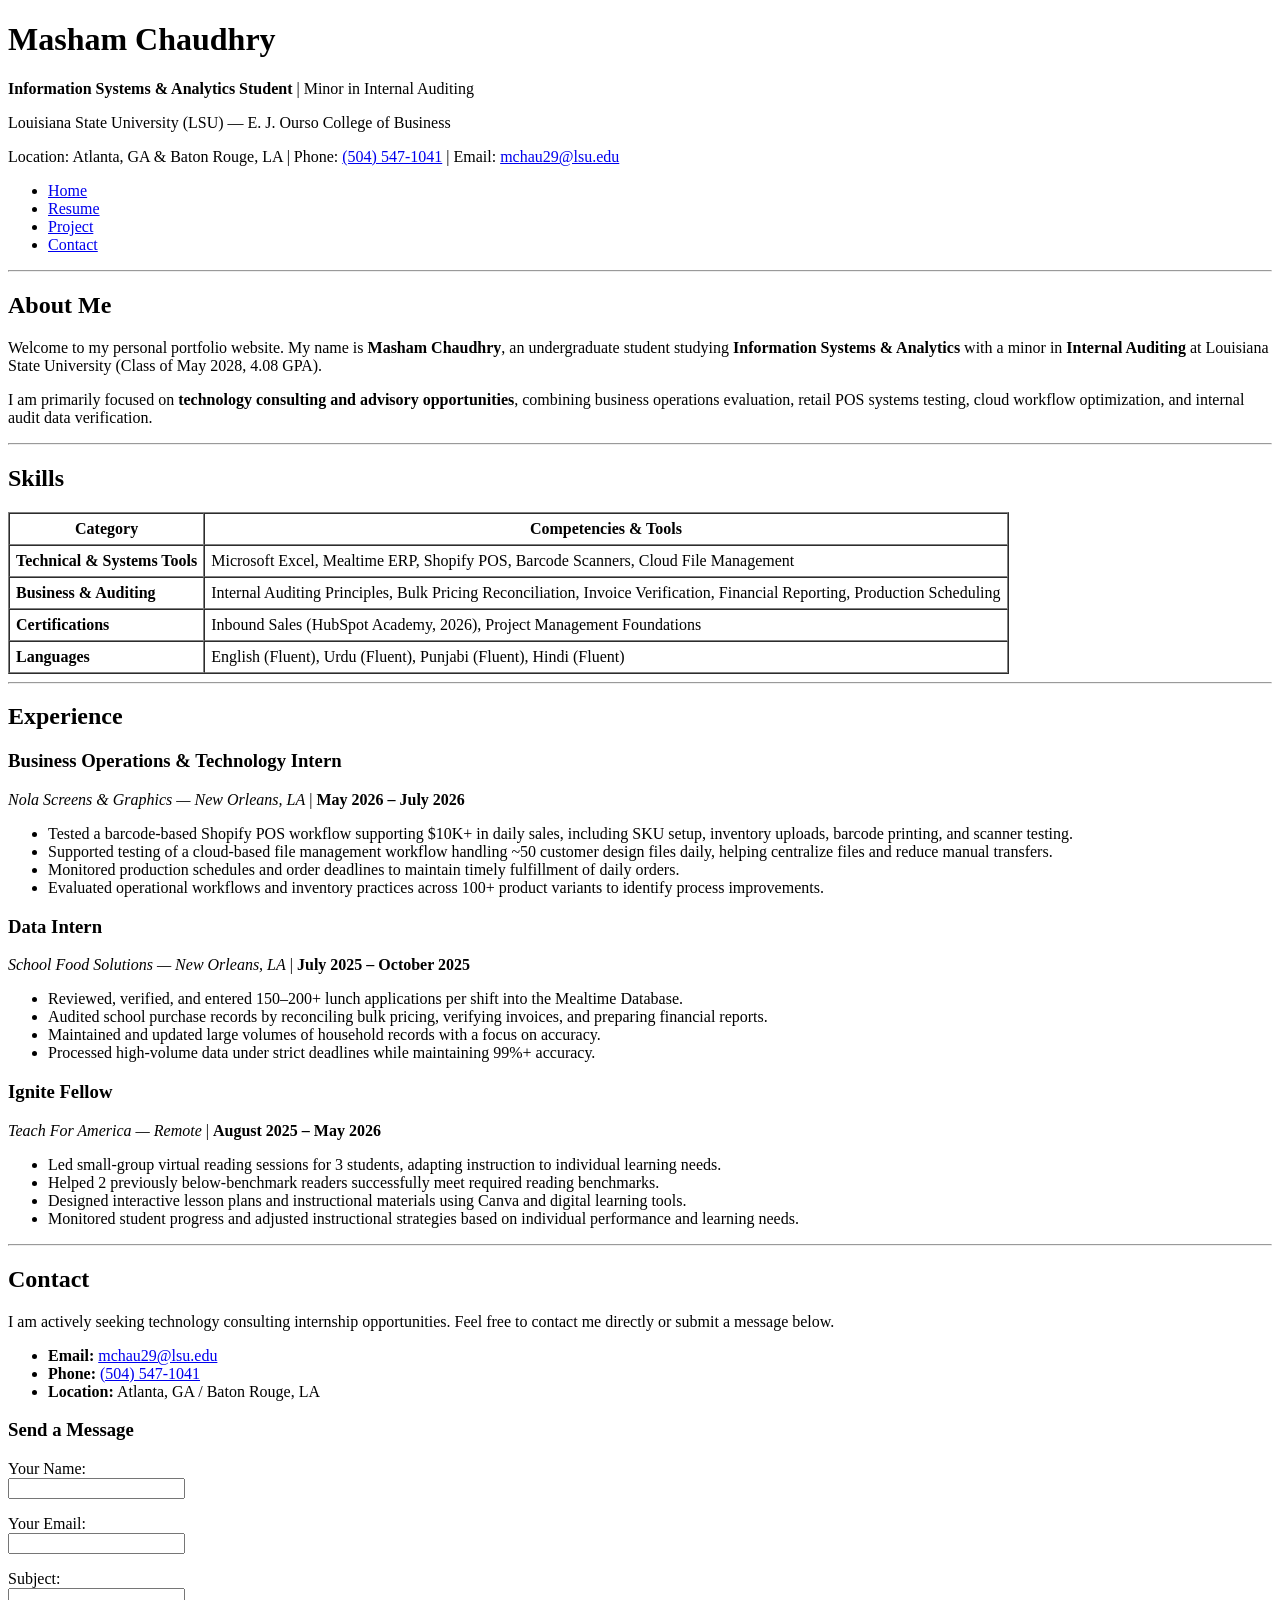
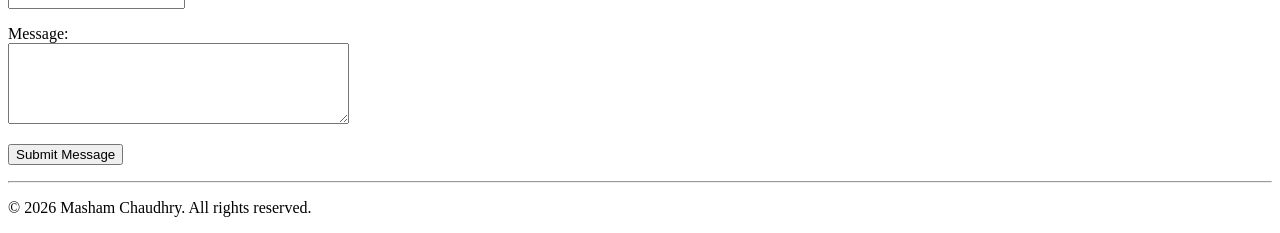
==== index.html @ d4826330 "Initial website" ====
<!DOCTYPE html>
<html lang="en">
<head>
  <meta charset="UTF-8">
  <meta name="viewport" content="width=device-width, initial-scale=1.0">
  <title>Masham Chaudhry - Home</title>
</head>
<body>

  <!-- Hero Section -->
  <header>
    <h1>Masham Chaudhry</h1>
    <p><strong>Information Systems &amp; Analytics Student</strong> | Minor in Internal Auditing</p>
    <p>Louisiana State University (LSU) — E. J. Ourso College of Business</p>
    <p>
      Location: Atlanta, GA &amp; Baton Rouge, LA | 
      Phone: <a href="tel:5045471041">(504) 547-1041</a> | 
      Email: <a href="mailto:mchau29@lsu.edu">mchau29@lsu.edu</a>
    </p>

    <!-- Navigation Links -->
    <nav>
      <ul>
        <li><a href="index.html">Home</a></li>
        <li><a href="resume.html">Resume</a></li>
        <li><a href="project.html">Project</a></li>
        <li><a href="#contact">Contact</a></li>
      </ul>
    </nav>
  </header>

  <hr>

  <main>

    <!-- About Me Section -->
    <section id="about">
      <h2>About Me</h2>
      <p>
        Welcome to my personal portfolio website. My name is <strong>Masham Chaudhry</strong>, an undergraduate student studying <strong>Information Systems &amp; Analytics</strong> with a minor in <strong>Internal Auditing</strong> at Louisiana State University (Class of May 2028, 4.08 GPA).
      </p>
      <p>
        I am primarily focused on <strong>technology consulting and advisory opportunities</strong>, combining business operations evaluation, retail POS systems testing, cloud workflow optimization, and internal audit data verification.
      </p>
    </section>

    <hr>

    <!-- Skills Section -->
    <section id="skills">
      <h2>Skills</h2>
      <table border="1" cellpadding="6" cellspacing="0">
        <thead>
          <tr>
            <th>Category</th>
            <th>Competencies &amp; Tools</th>
          </tr>
        </thead>
        <tbody>
          <tr>
            <td><strong>Technical &amp; Systems Tools</strong></td>
            <td>Microsoft Excel, Mealtime ERP, Shopify POS, Barcode Scanners, Cloud File Management</td>
          </tr>
          <tr>
            <td><strong>Business &amp; Auditing</strong></td>
            <td>Internal Auditing Principles, Bulk Pricing Reconciliation, Invoice Verification, Financial Reporting, Production Scheduling</td>
          </tr>
          <tr>
            <td><strong>Certifications</strong></td>
            <td>Inbound Sales (HubSpot Academy, 2026), Project Management Foundations</td>
          </tr>
          <tr>
            <td><strong>Languages</strong></td>
            <td>English (Fluent), Urdu (Fluent), Punjabi (Fluent), Hindi (Fluent)</td>
          </tr>
        </tbody>
      </table>
    </section>

    <hr>

    <!-- Experience Section -->
    <section id="experience">
      <h2>Experience</h2>

      <article>
        <h3>Business Operations &amp; Technology Intern</h3>
        <p><em>Nola Screens &amp; Graphics — New Orleans, LA</em> | <strong>May 2026 – July 2026</strong></p>
        <ul>
          <li>Tested a barcode-based Shopify POS workflow supporting $10K+ in daily sales, including SKU setup, inventory uploads, barcode printing, and scanner testing.</li>
          <li>Supported testing of a cloud-based file management workflow handling ~50 customer design files daily, helping centralize files and reduce manual transfers.</li>
          <li>Monitored production schedules and order deadlines to maintain timely fulfillment of daily orders.</li>
          <li>Evaluated operational workflows and inventory practices across 100+ product variants to identify process improvements.</li>
        </ul>
      </article>

      <article>
        <h3>Data Intern</h3>
        <p><em>School Food Solutions — New Orleans, LA</em> | <strong>July 2025 – October 2025</strong></p>
        <ul>
          <li>Reviewed, verified, and entered 150–200+ lunch applications per shift into the Mealtime Database.</li>
          <li>Audited school purchase records by reconciling bulk pricing, verifying invoices, and preparing financial reports.</li>
          <li>Maintained and updated large volumes of household records with a focus on accuracy.</li>
          <li>Processed high-volume data under strict deadlines while maintaining 99%+ accuracy.</li>
        </ul>
      </article>

      <article>
        <h3>Ignite Fellow</h3>
        <p><em>Teach For America — Remote</em> | <strong>August 2025 – May 2026</strong></p>
        <ul>
          <li>Led small-group virtual reading sessions for 3 students, adapting instruction to individual learning needs.</li>
          <li>Helped 2 previously below-benchmark readers successfully meet required reading benchmarks.</li>
          <li>Designed interactive lesson plans and instructional materials using Canva and digital learning tools.</li>
          <li>Monitored student progress and adjusted instructional strategies based on individual performance and learning needs.</li>
        </ul>
      </article>
    </section>

    <hr>

    <!-- Contact Section -->
    <section id="contact">
      <h2>Contact</h2>
      <p>I am actively seeking technology consulting internship opportunities. Feel free to contact me directly or submit a message below.</p>
      
      <ul>
        <li><strong>Email:</strong> <a href="mailto:mchau29@lsu.edu">mchau29@lsu.edu</a></li>
        <li><strong>Phone:</strong> <a href="tel:5045471041">(504) 547-1041</a></li>
        <li><strong>Location:</strong> Atlanta, GA / Baton Rouge, LA</li>
      </ul>

      <h3>Send a Message</h3>
      <form action="#" method="post">
        <p>
          <label for="fullName">Your Name:</label><br>
          <input type="text" id="fullName" name="fullName" required>
        </p>
        <p>
          <label for="emailAddress">Your Email:</label><br>
          <input type="email" id="emailAddress" name="emailAddress" required>
        </p>
        <p>
          <label for="subject">Subject:</label><br>
          <input type="text" id="subject" name="subject" required>
        </p>
        <p>
          <label for="message">Message:</label><br>
          <textarea id="message" name="message" rows="5" cols="40" required></textarea>
        </p>
        <p>
          <button type="submit">Submit Message</button>
        </p>
      </form>
    </section>

  </main>

  <hr>

  <!-- Footer -->
  <footer>
    <p>&copy; 2026 Masham Chaudhry. All rights reserved.</p>
  </footer>

</body>
</html>
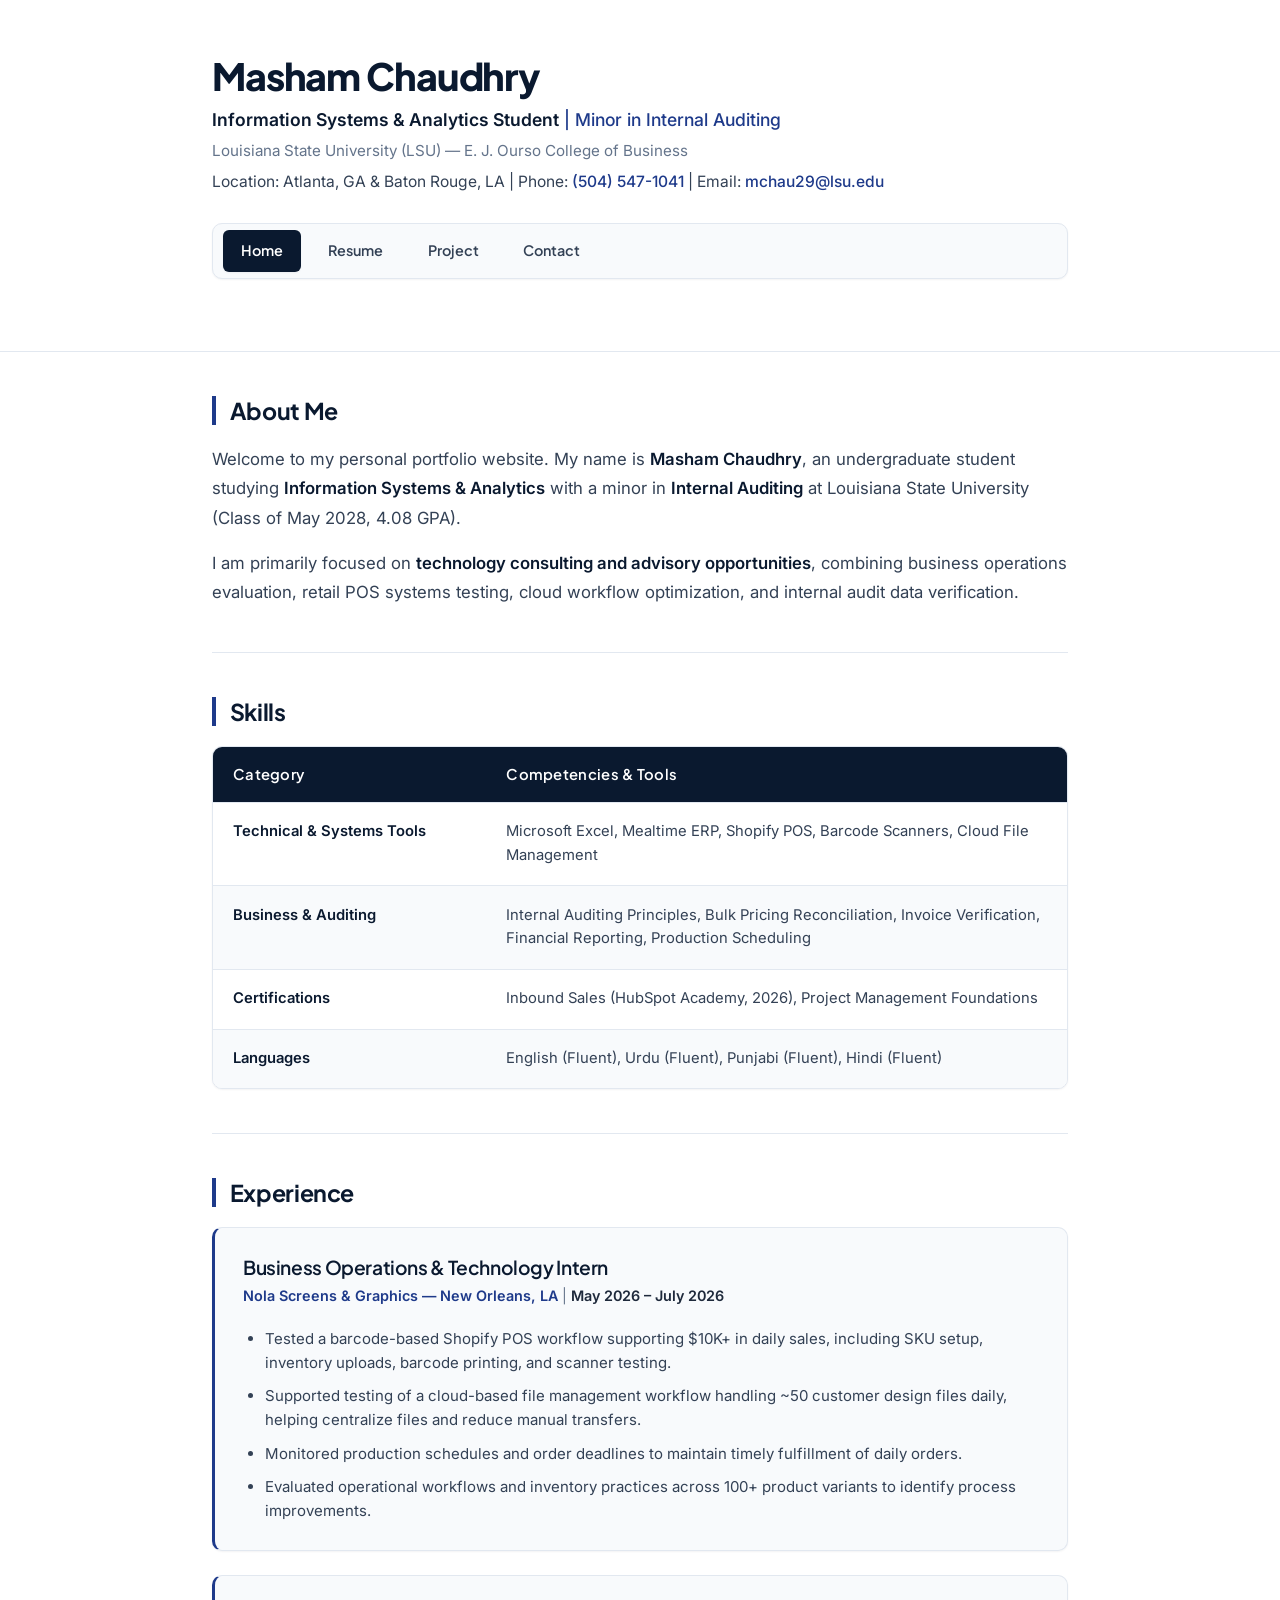
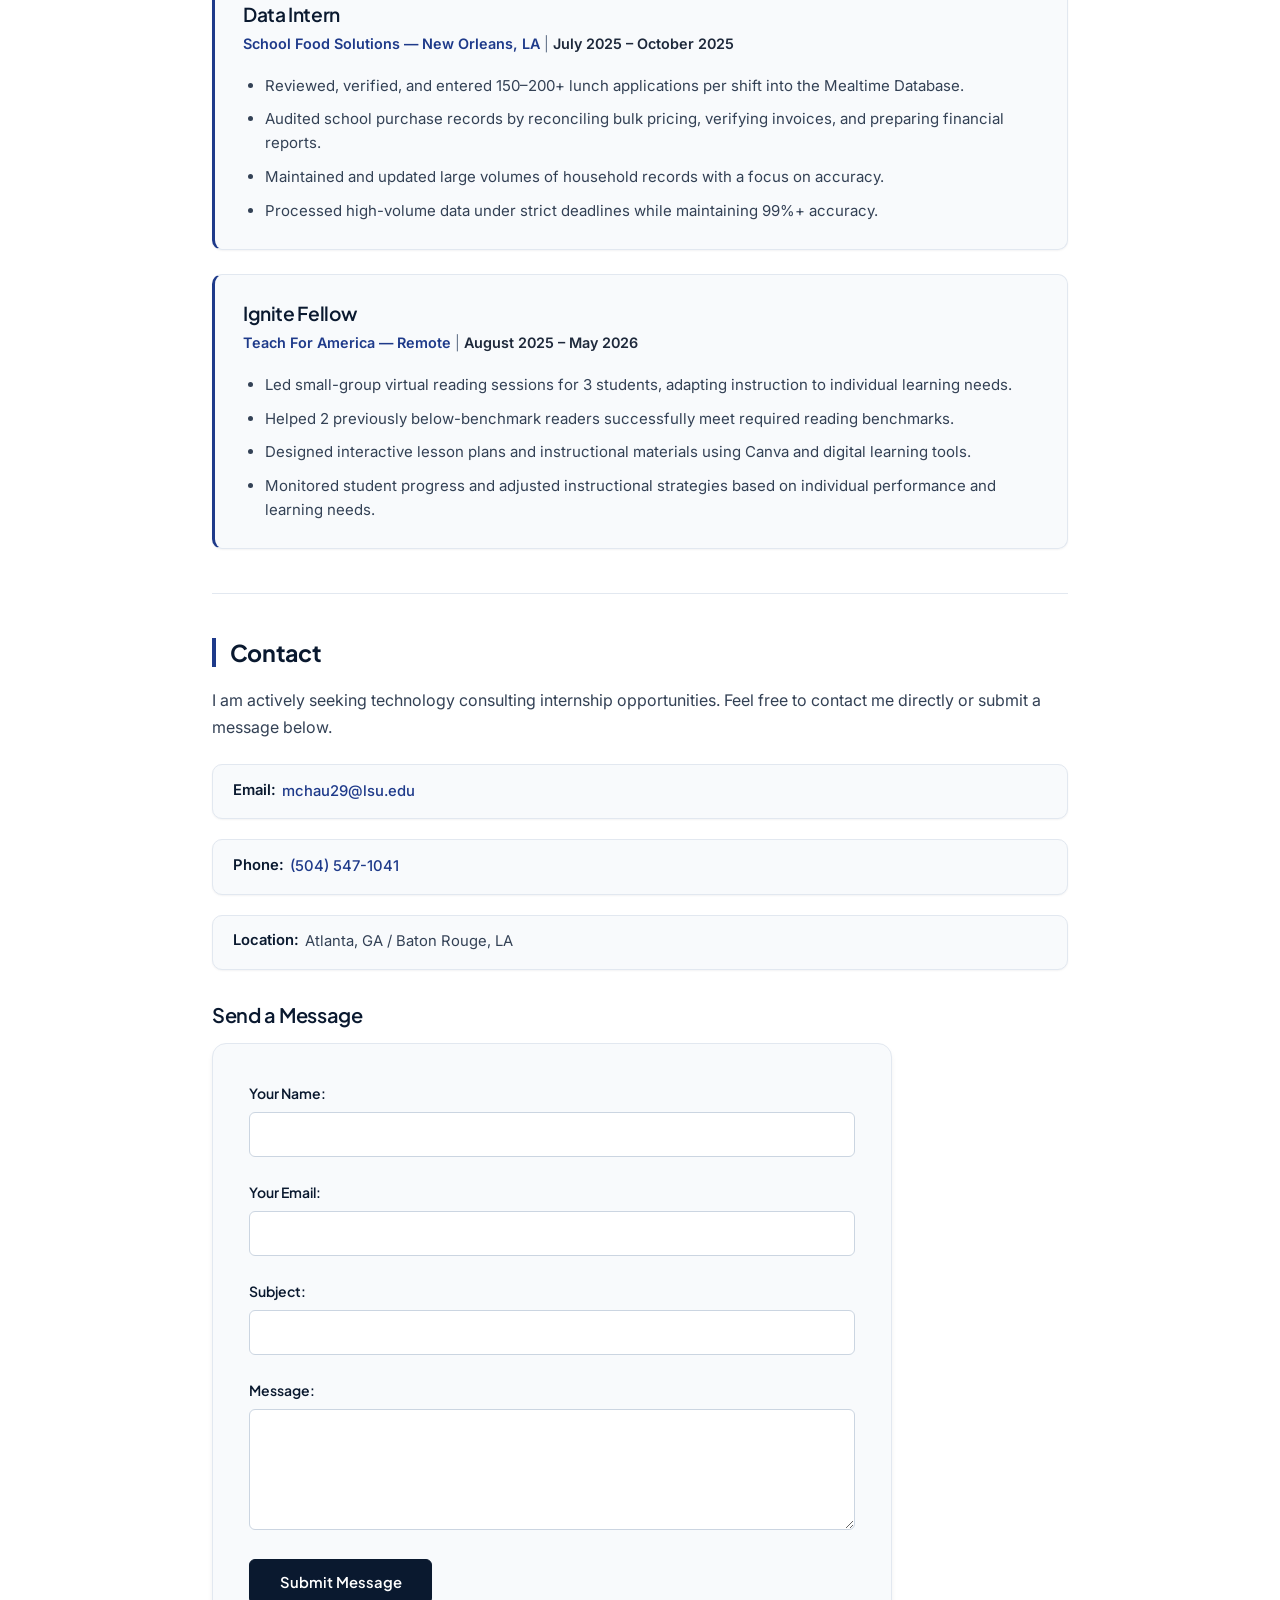
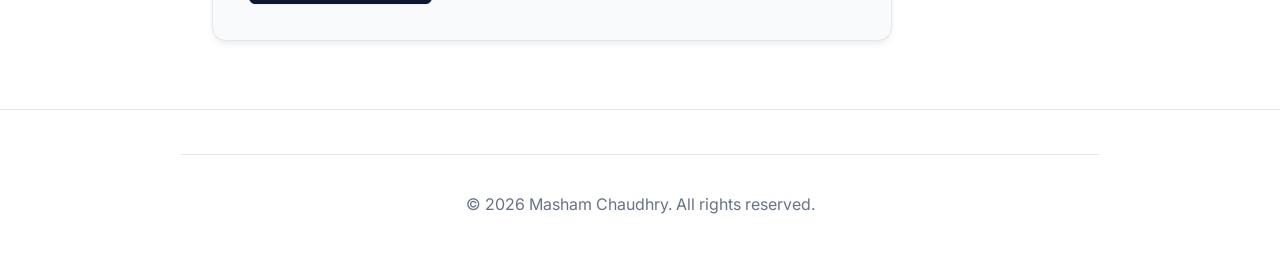
==== commit 2a9d40d0: "Added website styling" ====
--- a/index.html
+++ b/index.html
@@ -4,6 +4,7 @@
   <meta charset="UTF-8">
   <meta name="viewport" content="width=device-width, initial-scale=1.0">
   <title>Masham Chaudhry - Home</title>
+  <link rel="stylesheet" href="styles.css">
 </head>
 <body>
 
@@ -21,7 +22,7 @@
     <!-- Navigation Links -->
     <nav>
       <ul>
-        <li><a href="index.html">Home</a></li>
+        <li><a href="index.html" class="active">Home</a></li>
         <li><a href="resume.html">Resume</a></li>
         <li><a href="project.html">Project</a></li>
         <li><a href="#contact">Contact</a></li>
--- a/styles.css
+++ b/styles.css
@@ -0,0 +1,693 @@
+/* ==========================================================================
+   MASHAM CHAUDHRY - PORTFOLIO DESIGN SYSTEM
+   Information Systems & Analytics | LSU E. J. Ourso College of Business
+   Target: Technology Consulting & Analytics Recruiter-Focused Design
+   ========================================================================== */
+
+/* --- Google Fonts --- */
+@import url('https://fonts.googleapis.com/css2?family=Inter:wght@400;500;600;700&family=Plus+Jakarta+Sans:wght@500;600;700;800&display=swap');
+
+/* --- Design Tokens / CSS Variables --- */
+:root {
+  /* Color Palette: Crisp White, Dark Navy, Refined Charcoal */
+  --bg-primary: #FFFFFF;
+  --bg-surface: #F8FAFC;
+  --bg-subtle: #F1F5F9;
+  --bg-card: #FFFFFF;
+
+  /* Executive Navy Accents */
+  --navy-dark: #0A192F;       /* Headings, primary brand text */
+  --navy-slate: #0F172A;      /* Deep slate navy */
+  --navy-primary: #1E3A8A;    /* Corporate blue accent */
+  --navy-hover: #172554;      /* Deep interactive hover */
+  --navy-tint: #EEF2FF;       /* Soft navy background tint */
+  --navy-tint-border: #C7D2FE;/* Subtle navy border */
+
+  /* Charcoal & Neutrals */
+  --charcoal-dark: #1E293B;   /* Sub-headings, high-emphasis text */
+  --charcoal-body: #334155;   /* Primary body reading text */
+  --charcoal-muted: #64748B;  /* Metadata, dates, affiliations */
+  --charcoal-light: #94A3B8;  /* Subtle helper text */
+  --border-light: #E2E8F0;    /* Hairline borders and dividers */
+  --border-medium: #CBD5E1;   /* Input borders and card edges */
+
+  /* LSU Accent (Subtle, tasteful nod) */
+  --lsu-purple-subtle: #F5F3FF;
+  --lsu-gold: #D97706;
+
+  /* Typography */
+  --font-heading: 'Plus Jakarta Sans', -apple-system, BlinkMacSystemFont, "Segoe UI", Roboto, sans-serif;
+  --font-body: 'Inter', -apple-system, BlinkMacSystemFont, "Segoe UI", Roboto, sans-serif;
+
+  /* Shadows */
+  --shadow-sm: 0 1px 2px 0 rgba(15, 23, 42, 0.05);
+  --shadow-md: 0 4px 6px -1px rgba(15, 23, 42, 0.07), 0 2px 4px -2px rgba(15, 23, 42, 0.04);
+  --shadow-lg: 0 10px 15px -3px rgba(15, 23, 42, 0.08), 0 4px 6px -4px rgba(15, 23, 42, 0.03);
+
+  /* Radius & Transitions */
+  --radius-sm: 6px;
+  --radius-md: 10px;
+  --radius-lg: 14px;
+  --radius-pill: 9999px;
+  --transition: all 0.2s cubic-bezier(0.16, 1, 0.3, 1);
+
+  /* Content Width */
+  --container-max-width: 920px;
+}
+
+/* --- Global Reset & Box Sizing --- */
+*, *::before, *::after {
+  box-sizing: border-box;
+  margin: 0;
+  padding: 0;
+}
+
+html {
+  scroll-behavior: smooth;
+  font-size: 16px;
+}
+
+body {
+  background-color: var(--bg-primary);
+  color: var(--charcoal-body);
+  font-family: var(--font-body);
+  line-height: 1.65;
+  -webkit-font-smoothing: antialiased;
+  -moz-osx-font-smoothing: grayscale;
+  min-height: 100vh;
+  display: flex;
+  flex-direction: column;
+}
+
+/* --- Container Alignment --- */
+header, main, footer {
+  width: 100%;
+  max-width: var(--container-max-width);
+  margin-left: auto;
+  margin-right: auto;
+  padding-left: 2rem;
+  padding-right: 2rem;
+}
+
+main {
+  flex-grow: 1;
+}
+
+/* --- Typography Hierarchy --- */
+h1, h2, h3, h4, h5, h6 {
+  font-family: var(--font-heading);
+  color: var(--navy-dark);
+  line-height: 1.25;
+  font-weight: 700;
+  letter-spacing: -0.02em;
+}
+
+h1 {
+  font-size: 2.35rem;
+  font-weight: 800;
+  letter-spacing: -0.03em;
+  margin-bottom: 0.35rem;
+}
+
+h2 {
+  font-size: 1.45rem;
+  font-weight: 700;
+  letter-spacing: -0.015em;
+  color: var(--navy-dark);
+  margin-bottom: 1.25rem;
+  padding-left: 0.85rem;
+  border-left: 4px solid var(--navy-primary);
+  display: flex;
+  align-items: center;
+}
+
+h3 {
+  font-size: 1.15rem;
+  font-weight: 600;
+  color: var(--navy-dark);
+  margin-bottom: 0.35rem;
+}
+
+p {
+  margin-bottom: 0.85rem;
+  font-size: 1rem;
+}
+
+p:last-child {
+  margin-bottom: 0;
+}
+
+strong {
+  font-weight: 600;
+  color: var(--navy-dark);
+}
+
+em {
+  font-style: normal;
+  color: var(--navy-primary);
+  font-weight: 500;
+}
+
+/* --- Links --- */
+a {
+  color: var(--navy-primary);
+  text-decoration: none;
+  font-weight: 500;
+  transition: var(--transition);
+}
+
+a:hover {
+  color: var(--navy-hover);
+  text-decoration: underline;
+  text-underline-offset: 3px;
+}
+
+/* --- Divider Lines (<hr>) --- */
+hr {
+  border: none;
+  border-top: 1px solid var(--border-light);
+  margin: 2.75rem 0;
+}
+
+/* --- Header & Hero Section --- */
+header {
+  padding-top: 3.25rem;
+  padding-bottom: 1.25rem;
+}
+
+header h1 {
+  color: var(--navy-dark);
+}
+
+header p {
+  color: var(--charcoal-body);
+  font-size: 0.975rem;
+  margin-bottom: 0.4rem;
+}
+
+header p:first-of-type {
+  font-size: 1.1rem;
+  color: var(--navy-primary);
+  font-weight: 500;
+  margin-bottom: 0.25rem;
+}
+
+header p:nth-of-type(2) {
+  color: var(--charcoal-muted);
+  font-size: 0.95rem;
+}
+
+header a {
+  color: var(--navy-primary);
+  font-weight: 500;
+}
+
+/* --- Navigation Bar --- */
+nav {
+  margin-top: 1.75rem;
+  margin-bottom: 0.5rem;
+  background-color: var(--bg-surface);
+  border: 1px solid var(--border-light);
+  border-radius: var(--radius-md);
+  padding: 0.4rem 0.6rem;
+  box-shadow: var(--shadow-sm);
+}
+
+nav ul {
+  list-style: none;
+  display: flex;
+  align-items: center;
+  gap: 0.5rem;
+  flex-wrap: wrap;
+}
+
+nav li {
+  margin: 0;
+}
+
+nav a {
+  display: inline-flex;
+  align-items: center;
+  padding: 0.55rem 1.15rem;
+  font-family: var(--font-heading);
+  font-size: 0.9rem;
+  font-weight: 600;
+  color: var(--charcoal-body);
+  text-decoration: none;
+  border-radius: var(--radius-sm);
+  transition: var(--transition);
+}
+
+nav a:hover {
+  color: var(--navy-dark);
+  background-color: rgba(30, 58, 138, 0.08);
+  text-decoration: none;
+}
+
+/* Active navigation item */
+nav a.active,
+nav a[aria-current="page"] {
+  background-color: var(--navy-dark);
+  color: #FFFFFF;
+  box-shadow: var(--shadow-sm);
+}
+
+nav a.active:hover,
+nav a[aria-current="page"]:hover {
+  background-color: var(--navy-primary);
+  color: #FFFFFF;
+}
+
+/* --- Main Sections --- */
+section {
+  margin-bottom: 1.5rem;
+}
+
+/* --- About Me Section (#about) --- */
+#about p {
+  font-size: 1.05rem;
+  line-height: 1.75;
+  color: var(--charcoal-body);
+  margin-bottom: 1rem;
+}
+
+/* --- Skills Section Table (#skills table on index.html) --- */
+table {
+  width: 100%;
+  border-collapse: separate;
+  border-spacing: 0;
+  border: 1px solid var(--border-light);
+  border-radius: var(--radius-md);
+  overflow: hidden;
+  box-shadow: var(--shadow-sm);
+  margin-top: 1.25rem;
+  background-color: #FFFFFF;
+}
+
+th {
+  background-color: var(--navy-dark);
+  color: #FFFFFF;
+  font-family: var(--font-heading);
+  font-weight: 600;
+  font-size: 0.925rem;
+  text-align: left;
+  padding: 0.95rem 1.25rem;
+  letter-spacing: 0.02em;
+  border: none;
+}
+
+td {
+  padding: 1.1rem 1.25rem;
+  border-top: 1px solid var(--border-light);
+  border-left: none;
+  border-right: none;
+  border-bottom: none;
+  font-size: 0.925rem;
+  line-height: 1.6;
+  color: var(--charcoal-body);
+  vertical-align: top;
+}
+
+tbody tr:nth-child(even) {
+  background-color: var(--bg-surface);
+}
+
+tbody tr:hover {
+  background-color: var(--navy-tint);
+}
+
+td:first-child {
+  width: 32%;
+  color: var(--navy-dark);
+}
+
+/* --- Experience & Articles (Cards) --- */
+article {
+  background-color: var(--bg-surface);
+  border: 1px solid var(--border-light);
+  border-left: 3px solid var(--navy-primary);
+  border-radius: var(--radius-md);
+  padding: 1.65rem 1.75rem;
+  margin-bottom: 1.5rem;
+  box-shadow: var(--shadow-sm);
+  transition: var(--transition);
+}
+
+article:hover {
+  border-color: var(--border-medium);
+  border-left-color: var(--navy-dark);
+  box-shadow: var(--shadow-md);
+  transform: translateY(-1px);
+}
+
+article h3 {
+  font-size: 1.2rem;
+  color: var(--navy-dark);
+  margin-bottom: 0.35rem;
+}
+
+article > p:first-of-type {
+  font-size: 0.9rem;
+  color: var(--charcoal-muted);
+  margin-bottom: 1.15rem;
+}
+
+article > p:first-of-type em {
+  font-weight: 600;
+  color: var(--navy-primary);
+}
+
+article > p:first-of-type strong {
+  color: var(--charcoal-dark);
+  font-weight: 600;
+}
+
+article ul {
+  list-style-type: disc;
+  padding-left: 1.35rem;
+  display: flex;
+  flex-direction: column;
+  gap: 0.6rem;
+}
+
+article li {
+  font-size: 0.9375rem;
+  color: var(--charcoal-body);
+  line-height: 1.6;
+}
+
+/* --- Project Articles Specifics (project.html) --- */
+/* Subtle styling for Project metadata rows */
+article p strong {
+  color: var(--navy-dark);
+}
+
+/* Space out the description in project articles */
+main > section article p:last-child {
+  margin-top: 0.85rem;
+  line-height: 1.65;
+  color: var(--charcoal-body);
+}
+
+/* Remove excessive <hr> spacing between project articles */
+main > section hr {
+  display: none;
+}
+
+/* --- Resume Specific Sections (resume.html) --- */
+
+/* Official PDF Download Link */
+a[download] {
+  display: inline-flex;
+  align-items: center;
+  gap: 0.5rem;
+  background-color: var(--navy-dark);
+  color: #FFFFFF;
+  padding: 0.75rem 1.4rem;
+  border-radius: var(--radius-sm);
+  font-family: var(--font-heading);
+  font-weight: 600;
+  font-size: 0.925rem;
+  text-decoration: none;
+  box-shadow: var(--shadow-sm);
+  transition: var(--transition);
+  margin-top: 0.35rem;
+  margin-bottom: 0.25rem;
+}
+
+a[download]::before {
+  content: "↓";
+  font-size: 1.1rem;
+  font-weight: 700;
+  line-height: 1;
+}
+
+a[download]:hover {
+  background-color: var(--navy-primary);
+  color: #FFFFFF;
+  box-shadow: var(--shadow-md);
+  transform: translateY(-1px);
+  text-decoration: none;
+}
+
+/* Resume Section Lists (Skills & Involvement) */
+section > ul {
+  list-style: none;
+  padding: 0;
+  display: flex;
+  flex-direction: column;
+  gap: 0.85rem;
+}
+
+section > ul > li {
+  background-color: var(--bg-surface);
+  border: 1px solid var(--border-light);
+  border-radius: var(--radius-md);
+  padding: 1.1rem 1.35rem;
+  font-size: 0.95rem;
+  color: var(--charcoal-body);
+  line-height: 1.6;
+  box-shadow: var(--shadow-sm);
+}
+
+section > ul > li strong {
+  color: var(--navy-dark);
+  display: inline-block;
+  margin-bottom: 0.15rem;
+}
+
+/* --- Contact Section & Form (#contact on index.html) --- */
+#contact > ul {
+  list-style: none;
+  padding: 0;
+  display: flex;
+  flex-wrap: wrap;
+  gap: 1.25rem;
+  margin: 1.5rem 0 2rem 0;
+}
+
+#contact > ul > li {
+  background-color: var(--bg-surface);
+  border: 1px solid var(--border-light);
+  border-radius: var(--radius-md);
+  padding: 0.85rem 1.25rem;
+  font-size: 0.925rem;
+  display: flex;
+  align-items: center;
+  gap: 0.4rem;
+  box-shadow: var(--shadow-sm);
+}
+
+#contact h3 {
+  margin-top: 2rem;
+  margin-bottom: 1rem;
+  font-size: 1.25rem;
+  color: var(--navy-dark);
+}
+
+/* Contact Form Styling */
+form {
+  background-color: var(--bg-surface);
+  border: 1px solid var(--border-light);
+  border-radius: var(--radius-lg);
+  padding: 2.25rem;
+  box-shadow: var(--shadow-md);
+  max-width: 680px;
+}
+
+form p {
+  margin-bottom: 1.35rem;
+}
+
+form label {
+  font-family: var(--font-heading);
+  font-size: 0.875rem;
+  font-weight: 600;
+  color: var(--navy-dark);
+  display: inline-block;
+  margin-bottom: 0.45rem;
+}
+
+form input[type="text"],
+form input[type="email"],
+form textarea {
+  width: 100%;
+  padding: 0.75rem 1rem;
+  border: 1px solid var(--border-medium);
+  border-radius: var(--radius-sm);
+  background-color: #FFFFFF;
+  font-family: var(--font-body);
+  font-size: 0.95rem;
+  color: var(--navy-dark);
+  transition: var(--transition);
+}
+
+form input[type="text"]:focus,
+form input[type="email"]:focus,
+form textarea:focus {
+  outline: none;
+  border-color: var(--navy-primary);
+  box-shadow: 0 0 0 3px rgba(30, 58, 138, 0.12);
+}
+
+form textarea {
+  resize: vertical;
+  min-height: 120px;
+}
+
+/* Form Submit Button */
+form button[type="submit"] {
+  background-color: var(--navy-dark);
+  color: #FFFFFF;
+  border: 1px solid var(--navy-dark);
+  border-radius: var(--radius-sm);
+  padding: 0.8rem 1.85rem;
+  font-family: var(--font-heading);
+  font-size: 0.925rem;
+  font-weight: 600;
+  cursor: pointer;
+  box-shadow: var(--shadow-sm);
+  transition: var(--transition);
+}
+
+form button[type="submit"]:hover {
+  background-color: var(--navy-primary);
+  border-color: var(--navy-primary);
+  transform: translateY(-1px);
+  box-shadow: var(--shadow-md);
+}
+
+form button[type="submit"]:active {
+  transform: translateY(0);
+}
+
+/* --- Footer --- */
+footer {
+  margin-top: auto;
+  border-top: 1px solid var(--border-light);
+  padding-top: 2.25rem;
+  padding-bottom: 2.5rem;
+  text-align: center;
+  color: var(--charcoal-muted);
+  font-size: 0.875rem;
+}
+
+/* --- Responsive Media Queries --- */
+@media (max-width: 768px) {
+  header, main, footer {
+    padding-left: 1.25rem;
+    padding-right: 1.25rem;
+  }
+
+  header {
+    padding-top: 2.25rem;
+  }
+
+  h1 {
+    font-size: 2rem;
+  }
+
+  h2 {
+    font-size: 1.3rem;
+  }
+
+  nav ul {
+    gap: 0.35rem;
+  }
+
+  nav a {
+    padding: 0.45rem 0.85rem;
+    font-size: 0.85rem;
+  }
+
+  article {
+    padding: 1.35rem;
+  }
+
+  form {
+    padding: 1.5rem;
+  }
+
+  #contact > ul {
+    flex-direction: column;
+    gap: 0.75rem;
+  }
+}
+
+@media (max-width: 580px) {
+  /* Modern card transformation for tables on small mobile viewports */
+  table, thead, tbody, th, td, tr {
+    display: block;
+  }
+
+  thead tr {
+    position: absolute;
+    top: -9999px;
+    left: -9999px;
+  }
+
+  tr {
+    border: 1px solid var(--border-light);
+    border-radius: var(--radius-md);
+    margin-bottom: 1rem;
+    padding: 0.85rem;
+    background-color: #FFFFFF;
+  }
+
+  td {
+    border: none;
+    padding: 0.4rem 0.25rem;
+    width: 100% !important;
+  }
+
+  td:first-child {
+    font-weight: 700;
+    color: var(--navy-dark);
+    padding-bottom: 0.25rem;
+    border-bottom: 1px solid var(--border-light);
+    margin-bottom: 0.4rem;
+  }
+
+  nav ul {
+    justify-content: space-between;
+  }
+
+  nav a {
+    flex-grow: 1;
+    text-align: center;
+    justify-content: center;
+    padding: 0.5rem 0.5rem;
+  }
+
+  form button[type="submit"] {
+    width: 100%;
+  }
+}
+
+/* --- Print Stylesheet (Recruiter Clean Output) --- */
+@media print {
+  nav, form, button {
+    display: none !important;
+  }
+
+  body {
+    background-color: #FFFFFF;
+    color: #000000;
+    font-size: 11pt;
+  }
+
+  header, main, footer {
+    max-width: 100%;
+    padding: 0;
+  }
+
+  article {
+    border: 1px solid #CCC;
+    box-shadow: none;
+    page-break-inside: avoid;
+  }
+
+  hr {
+    border-top: 1px solid #DDD;
+  }
+}
